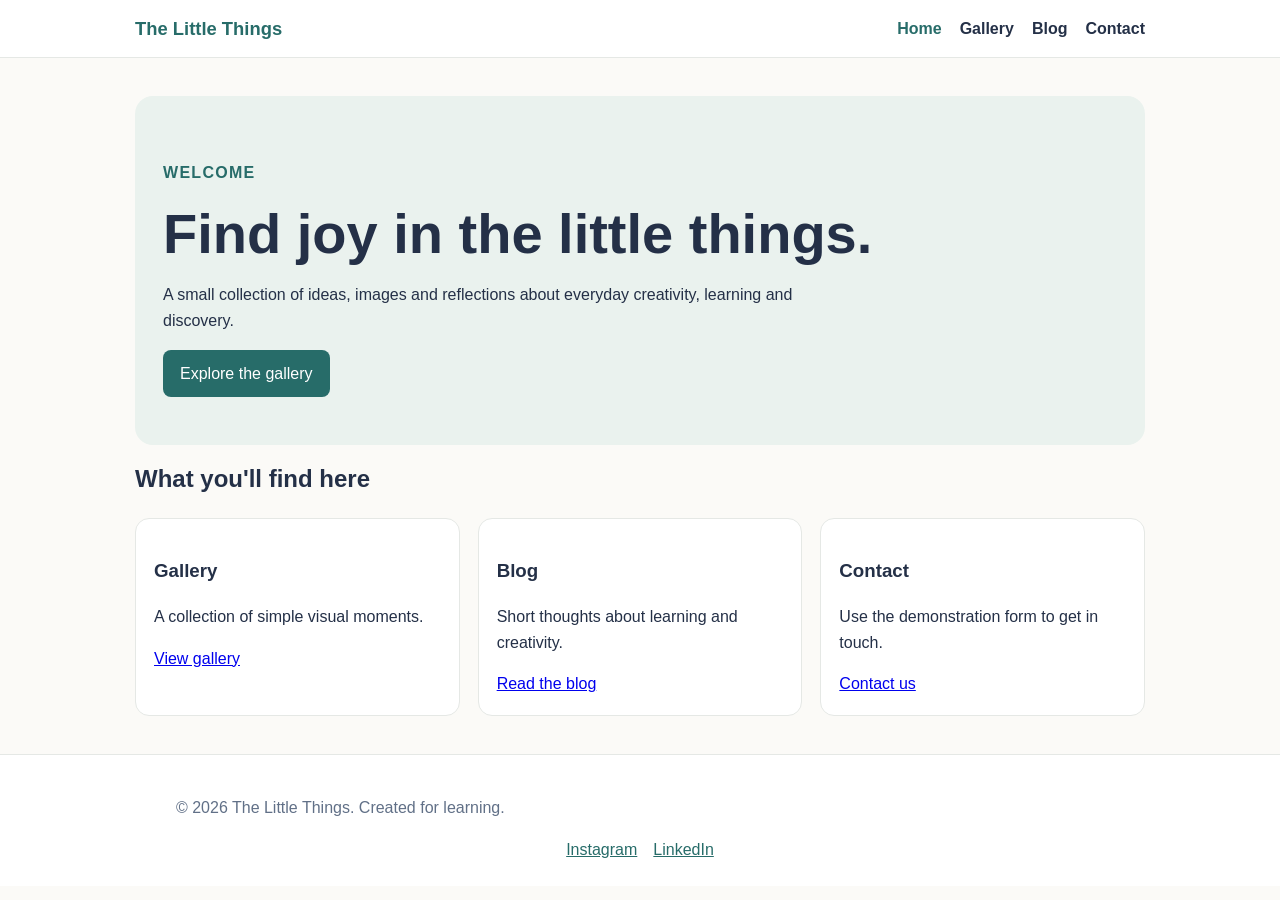
==== index.html @ ca780edc "Add files via upload" ====
<!doctype html><html lang="en"><head><meta charset="utf-8"><meta name="viewport" content="width=device-width, initial-scale=1"><meta name="description" content="A student mini website project."><title>Home | The Little Things</title><link rel="icon" href="favicon.svg" type="image/svg+xml"><link rel="stylesheet" href="style.css"></head><body><header><div class="navwrap"><a class="brand" href="index.html">The Little Things</a><button class="menu-toggle" type="button" aria-label="Open navigation menu" aria-expanded="false" aria-controls="site-nav">☰</button><nav id="site-nav"><a href="index.html" aria-current="page">Home</a><a href="gallery.html">Gallery</a><a href="blog.html">Blog</a><a href="contact.html">Contact</a></nav></div></header><main>
<section class="hero"><p class="eyebrow">Welcome</p><h1>Find joy in the little things.</h1><p>A small collection of ideas, images and reflections about everyday creativity, learning and discovery.</p><a class="button" href="gallery.html">Explore the gallery</a></section>
<section><h2>What you'll find here</h2><div class="cards"><article class="card"><h3>Gallery</h3><p>A collection of simple visual moments.</p><a href="gallery.html">View gallery</a></article><article class="card"><h3>Blog</h3><p>Short thoughts about learning and creativity.</p><a href="blog.html">Read the blog</a></article><article class="card"><h3>Contact</h3><p>Use the demonstration form to get in touch.</p><a href="contact.html">Contact us</a></article></div></section>
</main><footer><p>© <span data-year></span> The Little Things. Created for learning.</p><a href="https://www.instagram.com/">Instagram</a><a href="https://www.linkedin.com/">LinkedIn</a></footer><script src="script.js"></script></body></html>
---- style.css ----
:root{--ink:#243047;--muted:#617087;--accent:#276c69;--paper:#fbfaf7;--line:#e5e8e5}
*{box-sizing:border-box}body{margin:0;font-family:Arial,sans-serif;line-height:1.6;color:var(--ink);background:var(--paper)}
header{background:#fff;border-bottom:1px solid var(--line);position:sticky;top:0;z-index:5}
.navwrap{max-width:1050px;margin:auto;padding:14px 20px;display:flex;align-items:center;justify-content:space-between;gap:16px}
.brand{font-weight:700;color:var(--accent);text-decoration:none;font-size:1.15rem}
nav{display:flex;gap:18px;align-items:center}nav a{color:var(--ink);text-decoration:none;font-weight:600}nav a:hover,nav a[aria-current=page]{color:var(--accent)}
.menu-toggle{display:none;border:1px solid var(--line);background:#fff;border-radius:8px;padding:8px 11px;font-size:1.2rem}
main{max-width:1050px;margin:0 auto;padding:38px 20px;min-height:70vh}
.hero{padding:48px 28px;background:#eaf2ee;border-radius:18px}.eyebrow{color:var(--accent);font-weight:700;text-transform:uppercase;letter-spacing:.08em}
h1{font-size:clamp(2rem,5vw,3.5rem);line-height:1.12;margin:.3em 0}h2{line-height:1.2}
p{max-width:72ch}.button{display:inline-block;background:var(--accent);color:#fff;padding:11px 17px;border-radius:8px;text-decoration:none;border:0}
.cards,.gallery{display:grid;grid-template-columns:repeat(3,1fr);gap:18px;margin-top:24px}
.card{background:#fff;border:1px solid var(--line);border-radius:14px;padding:18px}
.gallery img{width:100%;display:block;border-radius:10px}.gallery figure{margin:0;background:#fff;padding:10px;border:1px solid var(--line);border-radius:14px}
form{max-width:680px;background:#fff;padding:22px;border:1px solid var(--line);border-radius:14px}
.field{margin:0 0 16px}.field label{display:block;font-weight:600;margin-bottom:5px}
input,select,textarea{width:100%;padding:11px;border:1px solid #b9c4c1;border-radius:7px;font:inherit}
fieldset{border:1px solid var(--line);border-radius:8px;margin:0 0 16px;padding:12px}
fieldset label{display:inline-flex;gap:7px;align-items:center;margin-right:16px}fieldset input{width:auto}
footer{background:#fff;border-top:1px solid var(--line);padding:24px 20px;text-align:center;color:var(--muted)}
footer a{color:var(--accent);margin:0 8px}
@media(max-width:700px){.navwrap{flex-wrap:wrap}.menu-toggle{display:block}nav{display:none;flex-basis:100%;flex-direction:column;align-items:flex-start;padding:8px 0}nav.open{display:flex}.cards,.gallery{grid-template-columns:1fr 1fr}}
@media(max-width:430px){.cards,.gallery{grid-template-columns:1fr}.hero{padding:30px 20px}}
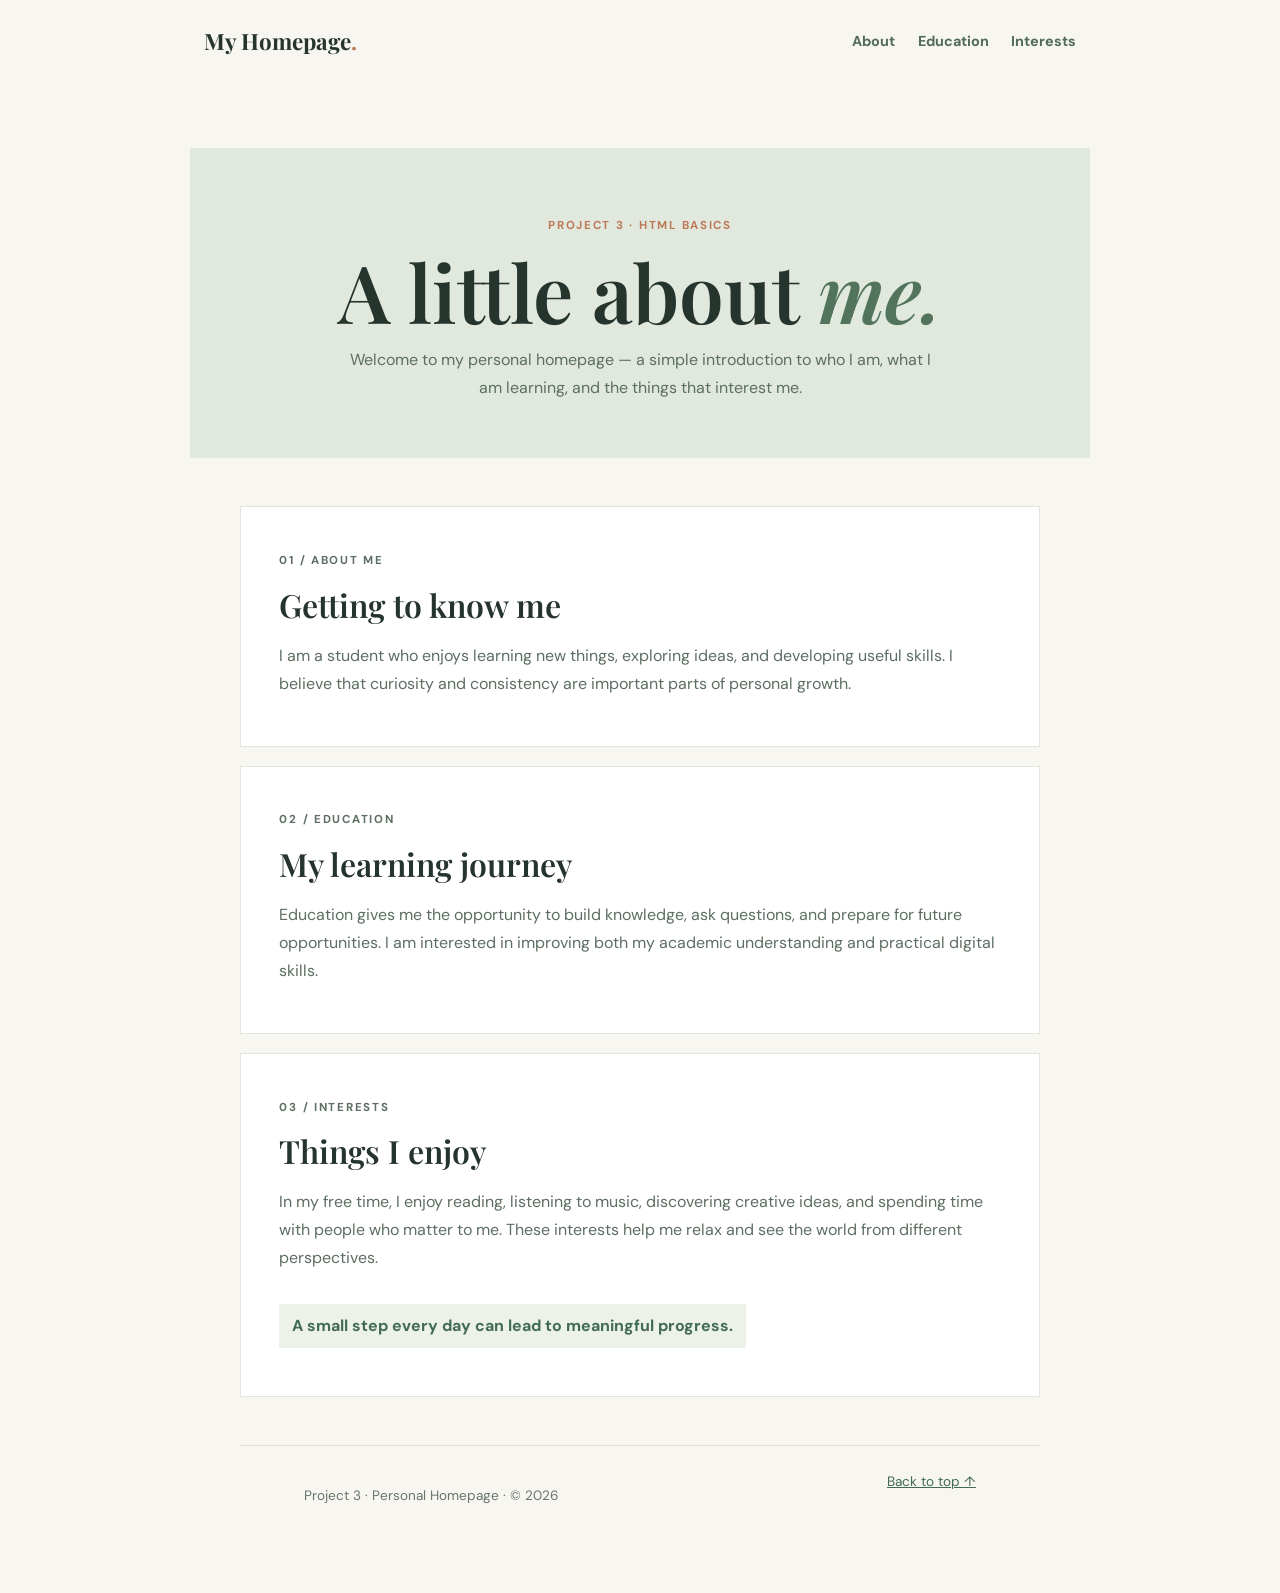
==== commit caa63bc2: "Add files via upload" ====
--- a/index.html
+++ b/index.html
@@ -1,4 +1,46 @@
-<!doctype html><html lang="en"><head><meta charset="utf-8"><meta name="viewport" content="width=device-width, initial-scale=1"><meta name="description" content="A student mini website project."><title>Home | The Little Things</title><link rel="icon" href="favicon.svg" type="image/svg+xml"><link rel="stylesheet" href="style.css"></head><body><header><div class="navwrap"><a class="brand" href="index.html">The Little Things</a><button class="menu-toggle" type="button" aria-label="Open navigation menu" aria-expanded="false" aria-controls="site-nav">☰</button><nav id="site-nav"><a href="index.html" aria-current="page">Home</a><a href="gallery.html">Gallery</a><a href="blog.html">Blog</a><a href="contact.html">Contact</a></nav></div></header><main>
-<section class="hero"><p class="eyebrow">Welcome</p><h1>Find joy in the little things.</h1><p>A small collection of ideas, images and reflections about everyday creativity, learning and discovery.</p><a class="button" href="gallery.html">Explore the gallery</a></section>
-<section><h2>What you'll find here</h2><div class="cards"><article class="card"><h3>Gallery</h3><p>A collection of simple visual moments.</p><a href="gallery.html">View gallery</a></article><article class="card"><h3>Blog</h3><p>Short thoughts about learning and creativity.</p><a href="blog.html">Read the blog</a></article><article class="card"><h3>Contact</h3><p>Use the demonstration form to get in touch.</p><a href="contact.html">Contact us</a></article></div></section>
-</main><footer><p>© <span data-year></span> The Little Things. Created for learning.</p><a href="https://www.instagram.com/">Instagram</a><a href="https://www.linkedin.com/">LinkedIn</a></footer><script src="script.js"></script></body></html>+<!DOCTYPE html>
+<html lang="en">
+<head>
+  <meta charset="UTF-8">
+  <meta name="viewport" content="width=device-width, initial-scale=1.0">
+  <title>Project 3 | Personal Homepage</title>
+  <meta name="description" content="A personal homepage introducing interests, education, and goals.">
+  <meta name="keywords" content="personal homepage, HTML, student, interests, education">
+  <meta name="author" content="Project 3 Group">
+  <link rel="icon" type="image/svg+xml" href="favicon.svg">
+  <link rel="stylesheet" href="styles.css">
+</head>
+<body>
+  <!-- Header and internal navigation -->
+  <header class="header">
+    <a class="logo" href="index.html">My Homepage<span>.</span></a>
+    <nav aria-label="Page navigation"><a href="#about">About</a><a href="#education">Education</a><a href="#interests">Interests</a></nav>
+  </header>
+  <main>
+    <!-- Introduction section -->
+    <section class="intro">
+      <p class="tag">PROJECT 3 · HTML BASICS</p>
+      <h1>A little about <em>me.</em></h1>
+      <p class="lead">Welcome to my personal homepage — a simple introduction to who I am, what I am learning, and the things that interest me.</p>
+    </section>
+    <!-- Main content sections -->
+    <section id="about" class="content-card">
+      <p class="number">01 / ABOUT ME</p>
+      <h2>Getting to know me</h2>
+      <p>I am a student who enjoys learning new things, exploring ideas, and developing useful skills. I believe that curiosity and consistency are important parts of personal growth.</p>
+    </section>
+    <section id="education" class="content-card">
+      <p class="number">02 / EDUCATION</p>
+      <h2>My learning journey</h2>
+      <p>Education gives me the opportunity to build knowledge, ask questions, and prepare for future opportunities. I am interested in improving both my academic understanding and practical digital skills.</p>
+    </section>
+    <section id="interests" class="content-card">
+      <p class="number">03 / INTERESTS</p>
+      <h2>Things I enjoy</h2>
+      <p>In my free time, I enjoy reading, listening to music, discovering creative ideas, and spending time with people who matter to me. These interests help me relax and see the world from different perspectives.</p>
+      <p class="highlight">A small step every day can lead to meaningful progress.</p>
+    </section>
+  </main>
+  <footer><p>Project 3 · Personal Homepage · © 2026</p><a href="#top">Back to top ↑</a></footer>
+</body>
+</html>
--- a/styles.css
+++ b/styles.css
@@ -0,0 +1,2 @@
+@import url('https://fonts.googleapis.com/css2?family=DM+Sans:wght@400;500;700&family=Playfair+Display:ital,wght@0,500;0,600;1,500&display=swap');
+*{box-sizing:border-box}html{scroll-behavior:smooth}body{margin:0;background:#f7f6f1;color:#26342e;font-family:'DM Sans',sans-serif;line-height:1.75}.header{max-width:1000px;margin:auto;padding:1.4rem 5%;display:flex;justify-content:space-between;align-items:center;gap:1rem}.logo{text-decoration:none;font-family:'Playfair Display',serif;font-size:1.4rem;font-weight:700;color:#26342e}.logo span{color:#bd7956}nav{display:flex;gap:1.4rem}nav a{color:#526b5b;text-decoration:none;font-size:.9rem;font-weight:700}nav a:hover{text-decoration:underline;text-underline-offset:5px}.intro{max-width:900px;margin:4rem auto 3rem;padding:3.5rem 5%;background:#e1e9df;text-align:center}.tag,.number{color:#bd7956;font-size:.72rem;font-weight:700;letter-spacing:.15em}.intro h1{font:600 clamp(2.8rem,7vw,5rem)/1.1 'Playfair Display',serif;margin:.7rem 0}.intro h1 em{color:#52745c}.lead{max-width:600px;margin:auto;color:#5d6e62}.content-card{max-width:800px;margin:1.2rem auto;padding:2rem 2.4rem;background:white;border:1px solid #e5e4dc}.content-card h2{font:600 2rem 'Playfair Display',serif;margin:.2rem 0 .7rem}.content-card p{color:#5d6e62}.content-card .highlight{display:inline-block;background:#edf2e9;color:#426b55;padding:.5rem .8rem;font-weight:700}footer{max-width:800px;margin:3rem auto;padding:1.5rem 5%;border-top:1px solid #e2e0d8;display:flex;justify-content:space-between;gap:1rem;flex-wrap:wrap;color:#68766e;font-size:.85rem}footer a{color:#426b55}@media(max-width:600px){.header{align-items:flex-start;flex-direction:column}.intro{margin:1rem 1rem 2rem;padding:2.5rem 1.2rem}.content-card{margin:1rem;padding:1.5rem}nav{flex-wrap:wrap;gap:1rem}}
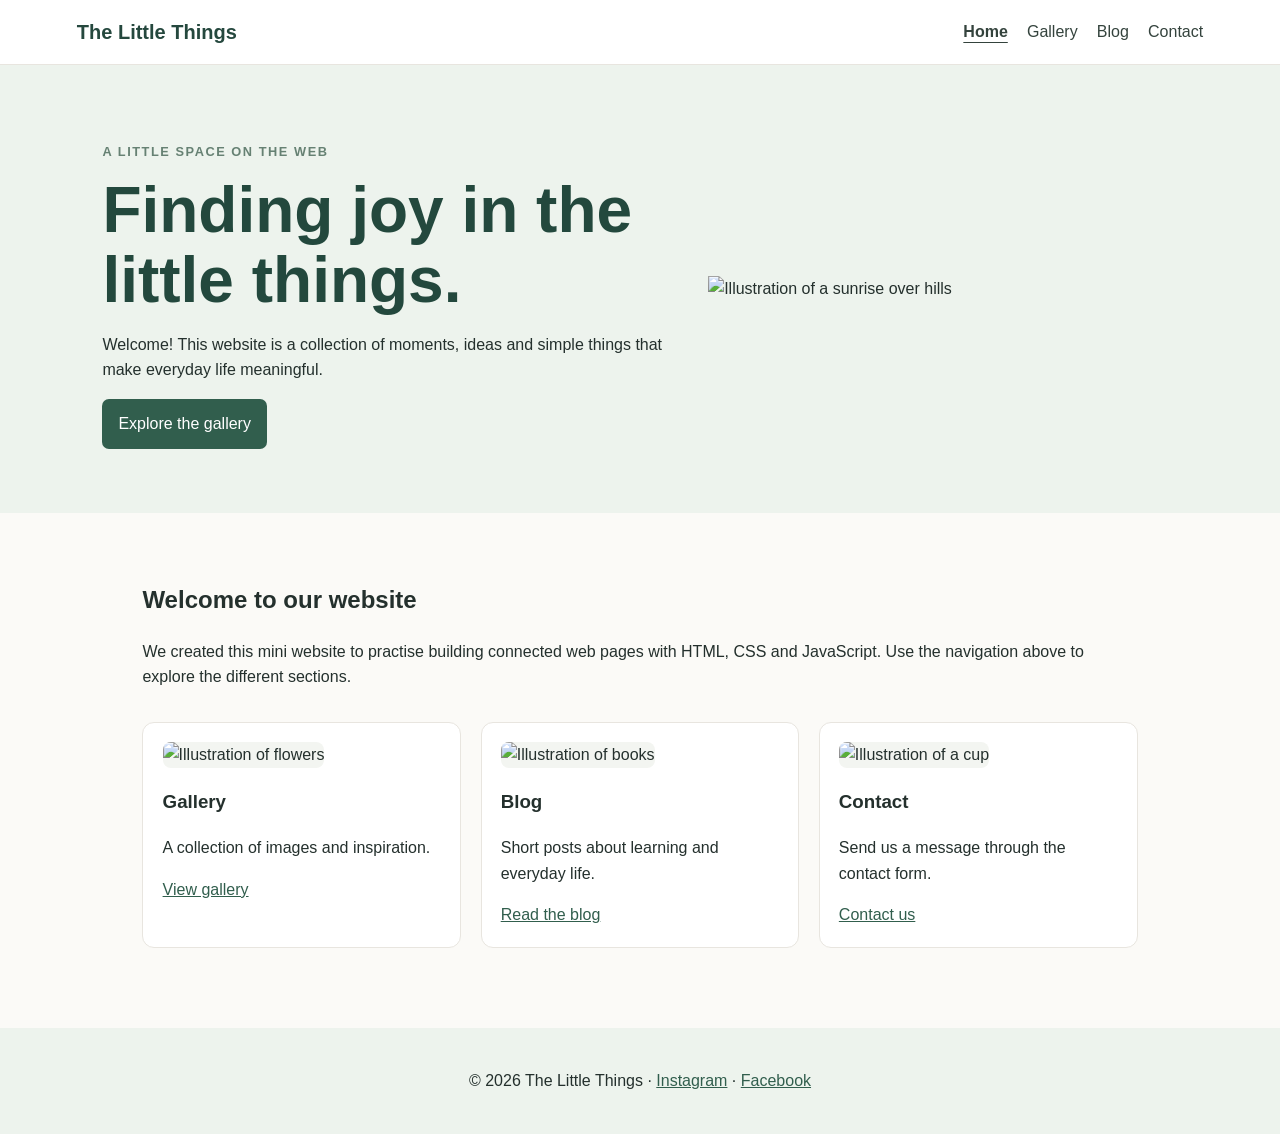
==== commit aec595d0: "Add files via upload" ====
--- a/index.html
+++ b/index.html
@@ -1,46 +1,44 @@
-<!DOCTYPE html>
+<!doctype html>
 <html lang="en">
 <head>
-  <meta charset="UTF-8">
-  <meta name="viewport" content="width=device-width, initial-scale=1.0">
-  <title>Project 3 | Personal Homepage</title>
-  <meta name="description" content="A personal homepage introducing interests, education, and goals.">
-  <meta name="keywords" content="personal homepage, HTML, student, interests, education">
-  <meta name="author" content="Project 3 Group">
-  <link rel="icon" type="image/svg+xml" href="favicon.svg">
+  <meta charset="utf-8">
+  <meta name="viewport" content="width=device-width, initial-scale=1">
+  <meta name="description" content="A simple student website about appreciating everyday moments.">
+  <title>Home | The Little Things</title>
   <link rel="stylesheet" href="styles.css">
+  <script src="script.js" defer></script>
 </head>
 <body>
-  <!-- Header and internal navigation -->
-  <header class="header">
-    <a class="logo" href="index.html">My Homepage<span>.</span></a>
-    <nav aria-label="Page navigation"><a href="#about">About</a><a href="#education">Education</a><a href="#interests">Interests</a></nav>
-  </header>
-  <main>
-    <!-- Introduction section -->
-    <section class="intro">
-      <p class="tag">PROJECT 3 · HTML BASICS</p>
-      <h1>A little about <em>me.</em></h1>
-      <p class="lead">Welcome to my personal homepage — a simple introduction to who I am, what I am learning, and the things that interest me.</p>
-    </section>
-    <!-- Main content sections -->
-    <section id="about" class="content-card">
-      <p class="number">01 / ABOUT ME</p>
-      <h2>Getting to know me</h2>
-      <p>I am a student who enjoys learning new things, exploring ideas, and developing useful skills. I believe that curiosity and consistency are important parts of personal growth.</p>
-    </section>
-    <section id="education" class="content-card">
-      <p class="number">02 / EDUCATION</p>
-      <h2>My learning journey</h2>
-      <p>Education gives me the opportunity to build knowledge, ask questions, and prepare for future opportunities. I am interested in improving both my academic understanding and practical digital skills.</p>
-    </section>
-    <section id="interests" class="content-card">
-      <p class="number">03 / INTERESTS</p>
-      <h2>Things I enjoy</h2>
-      <p>In my free time, I enjoy reading, listening to music, discovering creative ideas, and spending time with people who matter to me. These interests help me relax and see the world from different perspectives.</p>
-      <p class="highlight">A small step every day can lead to meaningful progress.</p>
-    </section>
-  </main>
-  <footer><p>Project 3 · Personal Homepage · © 2026</p><a href="#top">Back to top ↑</a></footer>
+<header class="site-header">
+  <a class="brand" href="index.html">The Little Things</a>
+  <button class="menu-toggle" aria-label="Open navigation" aria-expanded="false">☰</button>
+  <nav class="nav">
+    <a aria-current="page" href="index.html">Home</a>
+    <a href="gallery.html">Gallery</a>
+    <a href="blog.html">Blog</a>
+    <a href="contact.html">Contact</a>
+  </nav>
+</header>
+<main>
+  <section class="hero">
+    <div>
+      <p class="eyebrow">A little space on the web</p>
+      <h1>Finding joy in the little things.</h1>
+      <p>Welcome! This website is a collection of moments, ideas and simple things that make everyday life meaningful.</p>
+      <a class="button" href="gallery.html">Explore the gallery</a>
+    </div>
+    <img loading="lazy" src="https://images.unsplash.com/photo-1470252649378-9c29740c9fa8?auto=format&fit=crop&w=1200&q=85" alt="Illustration of a sunrise over hills">
+  </section>
+  <section class="content-section">
+    <h2>Welcome to our website</h2>
+    <p>We created this mini website to practise building connected web pages with HTML, CSS and JavaScript. Use the navigation above to explore the different sections.</p>
+    <div class="cards">
+      <article class="card"><img loading="lazy" src="https://images.unsplash.com/photo-1490750967868-88aa4486c946?auto=format&fit=crop&w=1000&q=85" alt="Illustration of flowers"><h3>Gallery</h3><p>A collection of images and inspiration.</p><a href="gallery.html">View gallery</a></article>
+      <article class="card"><img loading="lazy" src="https://images.unsplash.com/photo-1495446815901-a7297e633e8d?auto=format&fit=crop&w=1000&q=85" alt="Illustration of books"><h3>Blog</h3><p>Short posts about learning and everyday life.</p><a href="blog.html">Read the blog</a></article>
+      <article class="card"><img loading="lazy" src="https://images.unsplash.com/photo-1509042239860-f550ce710b93?auto=format&fit=crop&w=1000&q=85" alt="Illustration of a cup"><h3>Contact</h3><p>Send us a message through the contact form.</p><a href="contact.html">Contact us</a></article>
+    </div>
+  </section>
+</main>
+<footer><p>© 2026 The Little Things · <a href="https://www.instagram.com/">Instagram</a> · <a href="https://www.facebook.com/">Facebook</a></p></footer>
 </body>
-</html>+</html>
--- a/styles.css
+++ b/styles.css
@@ -1,2 +1 @@
-@import url('https://fonts.googleapis.com/css2?family=DM+Sans:wght@400;500;700&family=Playfair+Display:ital,wght@0,500;0,600;1,500&display=swap');
-*{box-sizing:border-box}html{scroll-behavior:smooth}body{margin:0;background:#f7f6f1;color:#26342e;font-family:'DM Sans',sans-serif;line-height:1.75}.header{max-width:1000px;margin:auto;padding:1.4rem 5%;display:flex;justify-content:space-between;align-items:center;gap:1rem}.logo{text-decoration:none;font-family:'Playfair Display',serif;font-size:1.4rem;font-weight:700;color:#26342e}.logo span{color:#bd7956}nav{display:flex;gap:1.4rem}nav a{color:#526b5b;text-decoration:none;font-size:.9rem;font-weight:700}nav a:hover{text-decoration:underline;text-underline-offset:5px}.intro{max-width:900px;margin:4rem auto 3rem;padding:3.5rem 5%;background:#e1e9df;text-align:center}.tag,.number{color:#bd7956;font-size:.72rem;font-weight:700;letter-spacing:.15em}.intro h1{font:600 clamp(2.8rem,7vw,5rem)/1.1 'Playfair Display',serif;margin:.7rem 0}.intro h1 em{color:#52745c}.lead{max-width:600px;margin:auto;color:#5d6e62}.content-card{max-width:800px;margin:1.2rem auto;padding:2rem 2.4rem;background:white;border:1px solid #e5e4dc}.content-card h2{font:600 2rem 'Playfair Display',serif;margin:.2rem 0 .7rem}.content-card p{color:#5d6e62}.content-card .highlight{display:inline-block;background:#edf2e9;color:#426b55;padding:.5rem .8rem;font-weight:700}footer{max-width:800px;margin:3rem auto;padding:1.5rem 5%;border-top:1px solid #e2e0d8;display:flex;justify-content:space-between;gap:1rem;flex-wrap:wrap;color:#68766e;font-size:.85rem}footer a{color:#426b55}@media(max-width:600px){.header{align-items:flex-start;flex-direction:column}.intro{margin:1rem 1rem 2rem;padding:2.5rem 1.2rem}.content-card{margin:1rem;padding:1.5rem}nav{flex-wrap:wrap;gap:1rem}}+*{box-sizing:border-box}body{margin:0;font-family:Arial,Helvetica,sans-serif;line-height:1.6;color:#24302d;background:#fbfaf7}.site-header{display:flex;align-items:center;justify-content:space-between;gap:1rem;padding:1rem 6%;background:#fff;border-bottom:1px solid #e8e5df}.brand{font-weight:700;font-size:1.25rem;color:#25483e;text-decoration:none}.nav{display:flex;gap:1.2rem}.nav a{color:#34433d;text-decoration:none}.nav a[aria-current=page]{font-weight:700;text-decoration:underline;text-underline-offset:5px}.menu-toggle{display:none;border:0;background:#e9f0eb;padding:.5rem .7rem;border-radius:8px;font-size:1.2rem}.hero{display:grid;grid-template-columns:1.1fr .9fr;align-items:center;gap:2rem;padding:4rem 8%;background:#edf3ed}.hero img{width:100%;max-height:340px;object-fit:contain}.hero h1{font-size:clamp(2.2rem,5vw,4rem);line-height:1.1;margin:.3rem 0 1rem;color:#23483d}.eyebrow{color:#668173;text-transform:uppercase;letter-spacing:.12em;font-size:.8rem;font-weight:700}.button{display:inline-block;border:0;border-radius:7px;background:#315e4d;color:white;padding:.75rem 1rem;text-decoration:none;cursor:pointer;font:inherit}.secondary{background:#e6ebe7;color:#263b32}.content-section{padding:3rem 8%;max-width:1200px;margin:auto}.cards{display:grid;grid-template-columns:repeat(3,1fr);gap:1.2rem;margin-top:2rem}.card,.post{background:white;border:1px solid #e8e5df;border-radius:12px;padding:1.2rem}.card img{width:100%;height:150px;object-fit:contain;background:#f3f5f1;border-radius:8px}.card a,.post a{color:#315e4d}.gallery-grid{display:grid;grid-template-columns:repeat(2,1fr);gap:1.5rem;margin-top:2rem}.gallery-grid figure{margin:0;background:white;padding:1rem;border:1px solid #e8e5df;border-radius:12px}.gallery-grid img{width:100%;height:230px;object-fit:contain;background:#f3f5f1}.gallery-grid figcaption{padding-top:.6rem;font-weight:700}.post{margin:1.2rem 0}.narrow{max-width:760px}form{display:grid;gap:.65rem;background:white;padding:1.4rem;border:1px solid #e8e5df;border-radius:12px}input,select,textarea{font:inherit;padding:.65rem;border:1px solid #cbd4ce;border-radius:6px;width:100%}fieldset{border:1px solid #dce3dd;border-radius:7px}.choice{display:flex;align-items:center;gap:.5rem;margin:.35rem 0}.choice input{width:auto}.form-actions{display:flex;gap:.7rem;flex-wrap:wrap}.note{font-size:.9rem;color:#65716b}footer{text-align:center;padding:1.5rem;background:#edf3ed;margin-top:2rem}footer a{color:#315e4d}@media(max-width:700px){.site-header{flex-wrap:wrap}.menu-toggle{display:block}.nav{display:none;width:100%;flex-direction:column;gap:.5rem}.nav.open{display:flex}.hero{grid-template-columns:1fr;padding:2.5rem 7%}.cards,.gallery-grid{grid-template-columns:1fr}.content-section{padding:2rem 6%}}
